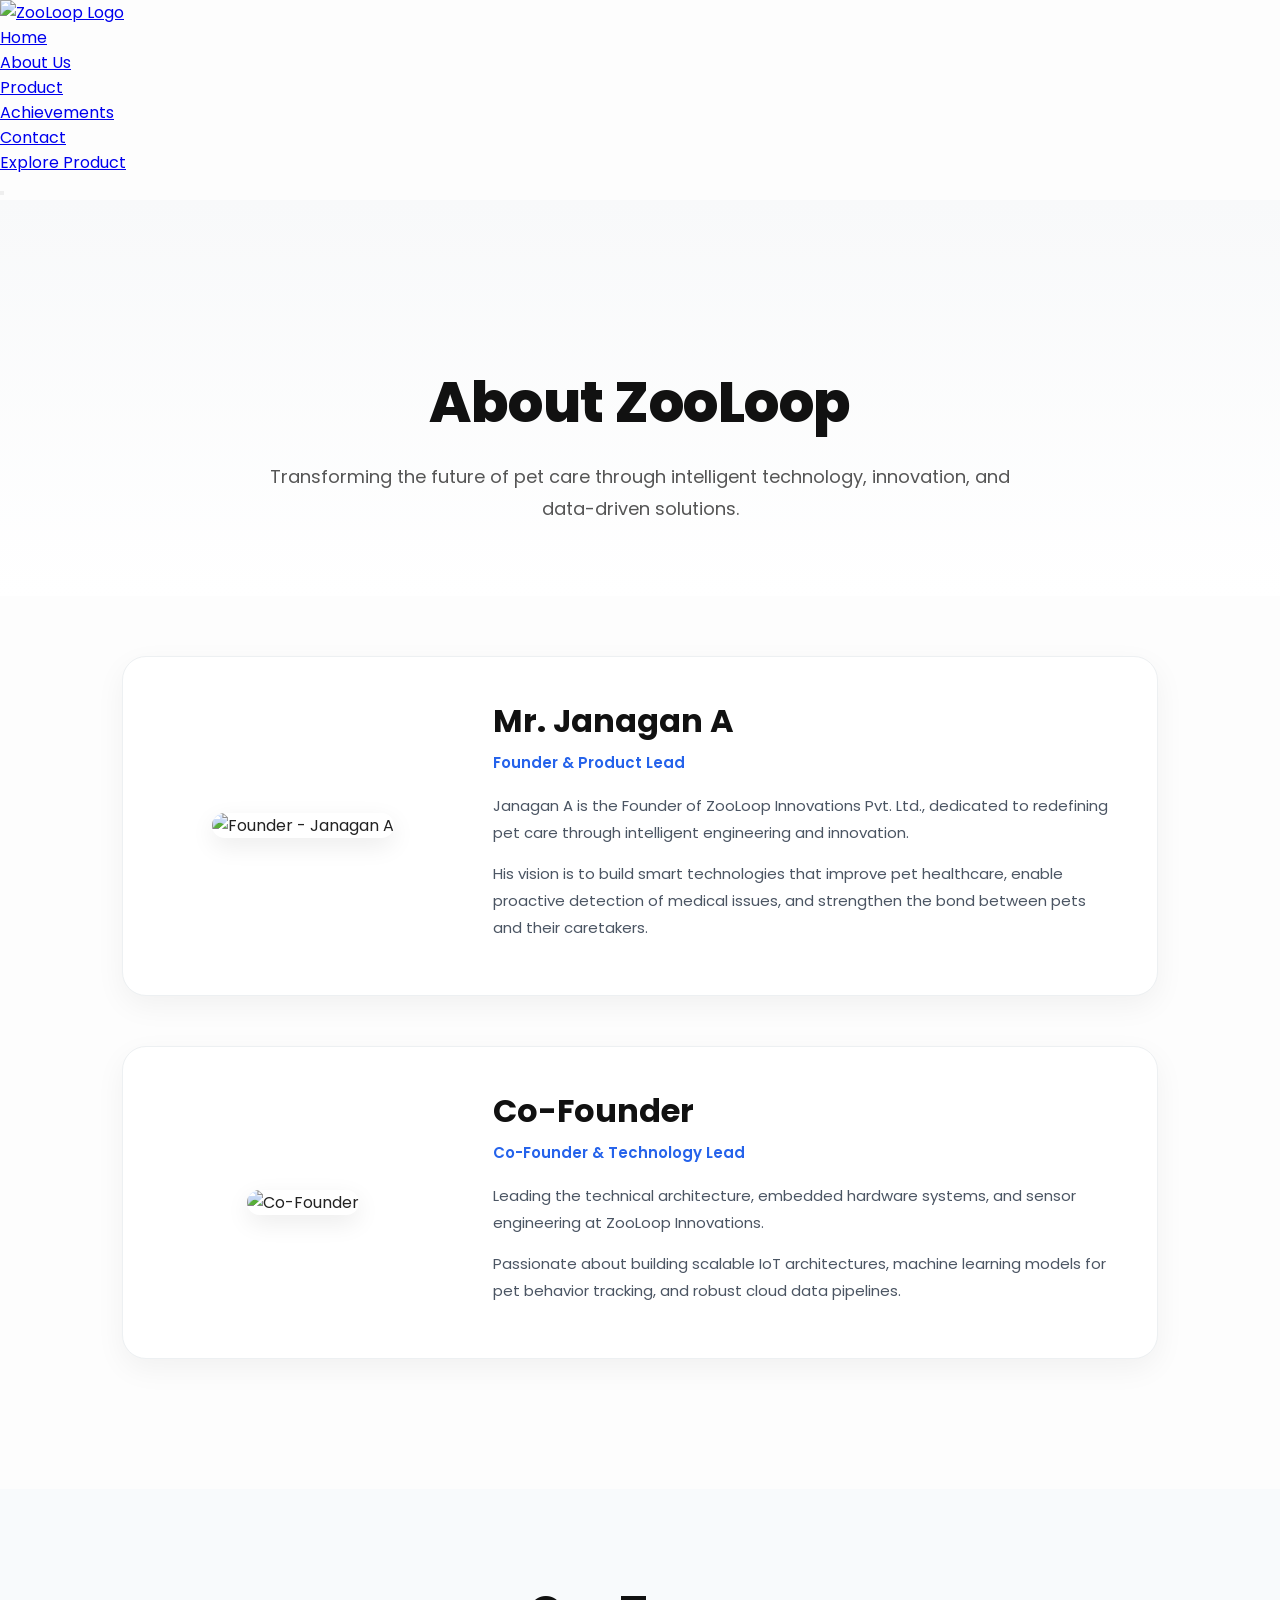
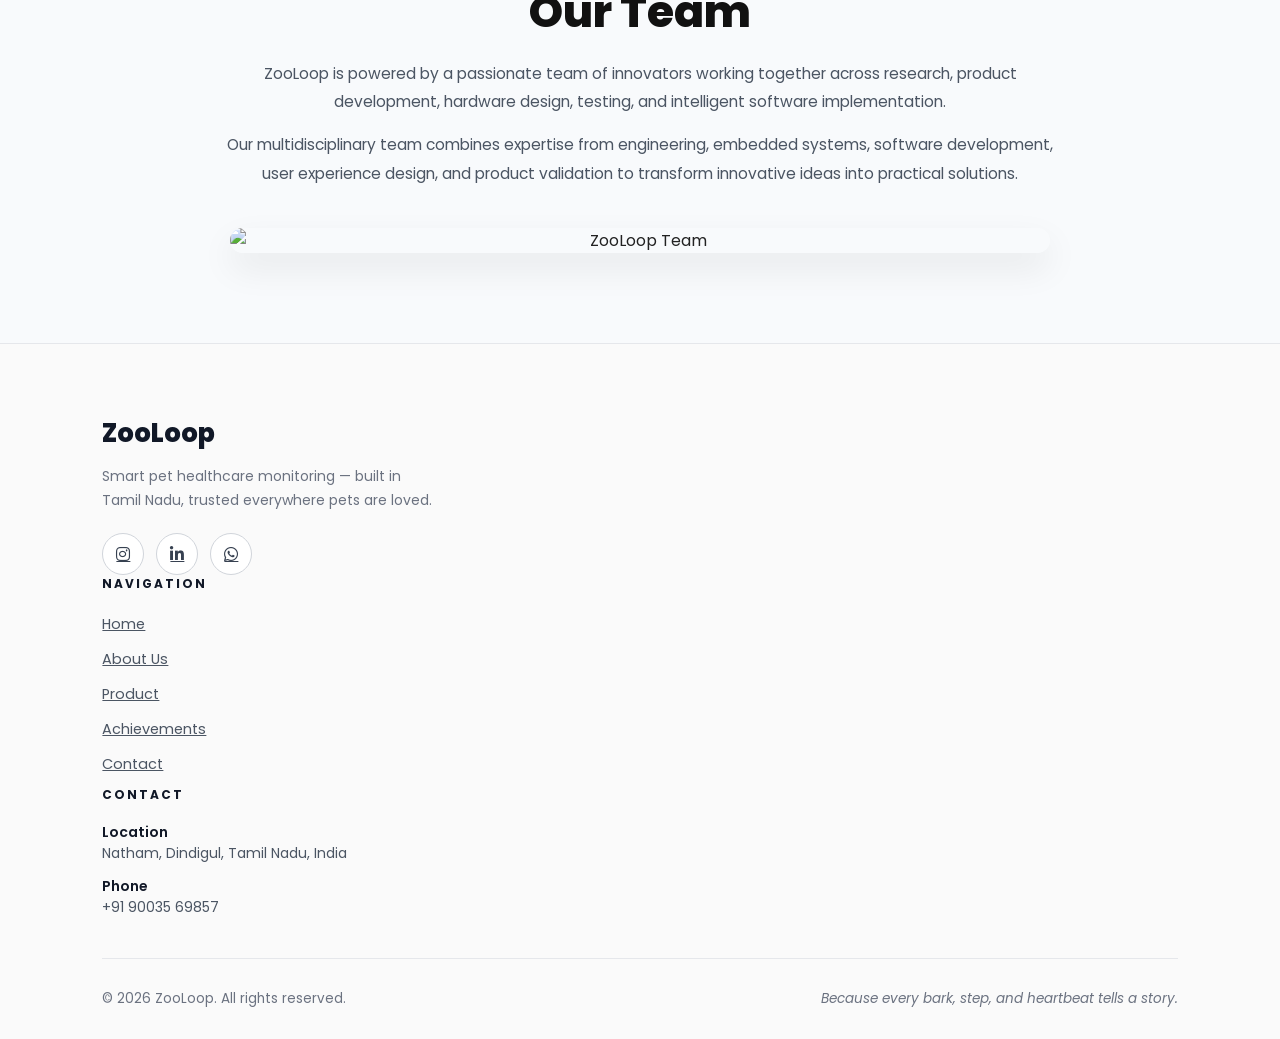
==== about.html @ e62b07a2 "Add files via upload" ====
<!DOCTYPE html>
<html lang="en">

<head>
  <meta charset="UTF-8">
  <meta name="viewport" content="width=device-width, initial-scale=1.0">
  <title>About Us | ZooLoop</title>
  <link rel="preconnect" href="https://fonts.googleapis.com">
  <link rel="preconnect" href="https://fonts.gstatic.com" crossorigin>
  <link rel="stylesheet" href="https://cdnjs.cloudflare.com/ajax/libs/font-awesome/6.5.1/css/all.min.css">
  <link href="https://fonts.googleapis.com/css2?family=Poppins:wght@300;400;500;600;700;800&family=Playfair+Display:wght@700;900&display=swap" rel="stylesheet">
  <link rel="stylesheet" href="circletrans.css">
  <link rel="stylesheet" href="assets/css/responsive-core.css">

  <style>
    * {
      margin: 0;
      padding: 0;
      box-sizing: border-box;
      font-family: 'Poppins', sans-serif;
    }

    body {
      background: #fdfdfd;
      color: #222;
      overflow-x: hidden;
      width: 100%;
    }

    /* ABOUT HERO */
    .about-hero {
      padding: 160px 8% 70px;
      text-align: center;
      background: linear-gradient(180deg, #f8f9fa 0%, #ffffff 100%);
      position: relative;
    }

    .about-hero h1 {
      font-size: clamp(34px, 5vw, 56px);
      margin-bottom: 16px;
      color: #111;
      font-weight: 800;
      letter-spacing: -0.5px;
    }

    .about-hero p {
      max-width: 760px;
      margin: 0 auto;
      font-size: clamp(15px, 2vw, 18px);
      line-height: 1.8;
      color: #555;
    }

    /* LEADERSHIP */
    .leadership {
      padding: 60px 8% 80px;
      max-width: 1240px;
      margin: 0 auto;
    }

    .leader {
      display: flex;
      align-items: center;
      justify-content: space-between;
      gap: 50px;
      background: #ffffff;
      padding: 40px;
      margin-bottom: 50px;
      border-radius: 24px;
      border: 1px solid #edf0f2;
      box-shadow: 0 10px 30px rgba(0, 0, 0, 0.05);
      transition: all 0.35s ease;
    }

    .leader:hover {
      transform: translateY(-5px);
      box-shadow: 0 18px 40px rgba(0, 0, 0, 0.08);
    }

    .leader-image {
      flex: 0 0 280px;
      text-align: center;
    }

    .leader-image img {
      width: 260px;
      height: 320px;
      object-fit: cover;
      border-radius: 20px;
      transition: transform 0.4s ease;
      box-shadow: 0 8px 24px rgba(0,0,0,0.08);
    }

    .leader-image img:hover {
      transform: scale(1.03);
    }

    .leader-content {
      flex: 1;
      text-align: left;
    }

    .leader-content h2 {
      font-size: clamp(24px, 3.5vw, 32px);
      margin-bottom: 6px;
      color: #111;
      font-weight: 700;
    }

    .leader-content h4 {
      color: #2563eb;
      font-size: 15px;
      font-weight: 600;
      margin-bottom: 18px;
    }

    .leader-content p {
      line-height: 1.8;
      color: #4b5563;
      margin-bottom: 14px;
      font-size: 15px;
    }

    /* TEAM */
    .team {
      padding: 90px 8%;
      background: #f8fafc;
      text-align: center;
    }

    .team-content {
      max-width: 840px;
      margin: 0 auto 40px;
    }

    .team-content h2 {
      font-size: clamp(30px, 4vw, 44px);
      margin-bottom: 16px;
      color: #111;
      font-weight: 800;
    }

    .team-content p {
      font-size: 15.5px;
      line-height: 1.85;
      color: #4b5563;
      margin-bottom: 14px;
    }

    .team-image {
      width: 100%;
      display: flex;
      justify-content: center;
      align-items: center;
      margin-top: 30px;
    }

    .team-image img {
      width: 100%;
      max-width: 820px;
      height: auto;
      display: block;
      border-radius: 20px;
      box-shadow: 0 15px 35px rgba(0, 0, 0, 0.08);
      transition: transform 0.4s ease;
    }

    .team-image img:hover {
      transform: translateY(-5px);
    }

    /* FOOTER */
    footer {
      background: #fafafa;
      border-top: 1px solid #e5e7eb;
      padding: 70px 8% 30px;
    }
    .footer-container {
      max-width: 1280px;
      margin: 0 auto;
    }
    .footer-brand { max-width: 340px; }
    .footer-brand .logo-name {
      font-size: 26px;
      font-weight: 800;
      color: #111827;
      margin-bottom: 12px;
      display: block;
    }
    .footer-brand p {
      font-size: 14px;
      color: #6b7280;
      line-height: 1.7;
    }
    .footer-links h4, .footer-contact h4 {
      font-size: 12px;
      font-weight: 700;
      letter-spacing: 2px;
      text-transform: uppercase;
      color: #111827;
      margin-bottom: 18px;
    }
    .footer-links ul { list-style: none; }
    .footer-links li { margin-bottom: 10px; }
    .footer-links a {
      font-size: 14.5px;
      color: #4b5563;
      transition: color 0.3s;
    }
    .footer-links a:hover { color: #000000; font-weight: 600; }

    .footer-contact p {
      font-size: 14px;
      color: #4b5563;
      margin-bottom: 8px;
    }
    .footer-contact p strong { color: #111827; font-weight: 600; }

    .social-row {
      display: flex;
      gap: 12px;
      margin-top: 20px;
    }
    .social-row a {
      width: 42px;
      height: 42px;
      border: 1px solid #d1d5db;
      background: #ffffff;
      display: flex;
      align-items: center;
      justify-content: center;
      border-radius: 50%;
      font-size: 16px;
      color: #374151;
      transition: all 0.3s ease;
    }
    .social-row a:hover {
      background: #111827;
      border-color: #111827;
      color: #ffffff;
      transform: translateY(-3px);
    }

    .footer-bottom {
      padding-top: 30px;
      margin-top: 40px;
      border-top: 1px solid #e5e7eb;
      display: flex;
      justify-content: space-between;
      align-items: center;
      flex-wrap: wrap;
      gap: 15px;
    }
    .footer-bottom p {
      font-size: 13.5px;
      color: #6b7280;
    }
    .footer-tagline {
      font-style: italic;
      color: #9ca3af;
    }

    /* RESPONSIVE */
    @media (max-width: 900px) {
      .leader {
        flex-direction: column !important;
        text-align: center;
        gap: 25px;
        padding: 30px 20px;
      }
      .leader-content {
        text-align: center;
      }
      .leader-image {
        flex: unset;
      }
      .leader-image img {
        width: 220px;
        height: 270px;
      }
    }

    @media (max-width: 600px) {
      .about-hero {
        padding: 130px 6% 50px;
      }
      .leadership, .team {
        padding: 40px 5%;
      }
      .footer-bottom {
        flex-direction: column;
        text-align: center;
      }
    }
  </style>
</head>

<body>

  <!-- NAVBAR -->
  <nav class="navbar" id="navbar">
    <a href="index.html" class="logo" aria-label="ZooLoop Home">
      <img src="assets/images/ZooLoopTRANS.png" alt="ZooLoop Logo">
    </a>

    <ul class="nav-links">
      <li><a href="index.html">Home</a></li>
      <li><a href="about.html" class="active">About Us</a></li>
      <li><a href="product.html">Product</a></li>
      <li><a href="achievements.html">Achievements</a></li>
      <li><a href="contact.html">Contact</a></li>
      <li class="mobile-cta-wrapper">
        <a href="product.html" class="nav-cta">Explore Product</a>
      </li>
    </ul>



    <button class="hamburger" aria-label="Toggle navigation menu" type="button">
      <span></span>
      <span></span>
      <span></span>
    </button>
  </nav>

  <!-- ABOUT HERO -->
  <section class="about-hero">
    <h1>About ZooLoop</h1>
    <p>
      Transforming the future of pet care through intelligent technology, innovation, and data-driven solutions.
    </p>
  </section>

  <!-- LEADERSHIP -->
  <section class="leadership">
    <!-- Founder -->
    <div class="leader founder-card">
      <div class="leader-image">
        <img src="assets/images/Founder.jpeg" alt="Founder - Janagan A">
      </div>
      <div class="leader-content">
        <h2>Mr. Janagan A</h2>
        <h4>Founder & Product Lead</h4>
        <p>
          Janagan A is the Founder of ZooLoop Innovations Pvt. Ltd., dedicated to redefining pet care through intelligent engineering and innovation.
        </p>
        <p>
          His vision is to build smart technologies that improve pet healthcare, enable proactive detection of medical issues, and strengthen the bond between pets and their caretakers.
        </p>
      </div>
    </div>

    <!-- Co-Founder -->
    <div class="leader cofounder-card">
      <div class="leader-image">
        <img src="assets/images/COFOUNDER.jpeg" alt="Co-Founder">
      </div>
      <div class="leader-content">
        <h2>Co-Founder</h2>
        <h4>Co-Founder & Technology Lead</h4>
        <p>
          Leading the technical architecture, embedded hardware systems, and sensor engineering at ZooLoop Innovations.
        </p>
        <p>
          Passionate about building scalable IoT architectures, machine learning models for pet behavior tracking, and robust cloud data pipelines.
        </p>
      </div>
    </div>
  </section>

  <!-- TEAM -->
  <section class="team">
    <div class="team-content">
      <h2>Our Team</h2>
      <p>
        ZooLoop is powered by a passionate team of innovators working together across research, product development, hardware design, testing, and intelligent software implementation.
      </p>
      <p>
        Our multidisciplinary team combines expertise from engineering, embedded systems, software development, user experience design, and product validation to transform innovative ideas into practical solutions.
      </p>
    </div>

    <div class="team-image">
      <img src="assets/images/ZOOLOOPTEAM.jpeg" alt="ZooLoop Team">
    </div>
  </section>

  <!-- FOOTER -->
  <footer>
    <div class="footer-container">
      <div class="footer-top">
        <div class="footer-brand">
          <span class="logo-name">ZooLoop</span>
          <p>Smart pet healthcare monitoring — built in Tamil Nadu, trusted everywhere pets are loved.</p>
          <div class="social-row">
            <a href="https://www.instagram.com/_zooloop_?igsh=MXNkbmNyeTI0b3lxbQ==" target="_blank" aria-label="Instagram">
              <i class="fab fa-instagram"></i>
            </a>
            <a href="https://www.linkedin.com/company/z00l00p/" target="_blank" aria-label="LinkedIn">
              <i class="fab fa-linkedin-in"></i>
            </a>
            <a href="https://wa.me/919003569857" target="_blank" aria-label="WhatsApp">
              <i class="fab fa-whatsapp"></i>
            </a>
          </div>
        </div>

        <div class="footer-links">
          <h4>Navigation</h4>
          <ul>
            <li><a href="index.html">Home</a></li>
            <li><a href="about.html">About Us</a></li>
            <li><a href="product.html">Product</a></li>
            <li><a href="achievements.html">Achievements</a></li>
            <li><a href="contact.html">Contact</a></li>
          </ul>
        </div>

        <div class="footer-contact">
          <h4>Contact</h4>
          <p><strong>Location</strong><br>Natham, Dindigul, Tamil Nadu, India</p>
          <p style="margin-top:12px;"><strong>Phone</strong><br>+91 90035 69857</p>
        </div>
      </div>

      <div class="footer-bottom">
        <p>© 2026 ZooLoop. All rights reserved.</p>
        <p class="footer-tagline">Because every bark, step, and heartbeat tells a story.</p>
      </div>
    </div>
  </footer>

  <script src="assets/js/nav.js"></script>
</body>

</html>
---- circletrans.css ----
/* ============================================================
   ZooLoop — Circle Reveal Page Transition
   Shared across all pages: index, about, product,
   product-details, achievements, contact
   ============================================================ */

.circle-transition-overlay {
    position: fixed;
    inset: 0;
    background: #0d0d0d;
    z-index: 999999;
    pointer-events: none;

    /* Position of the circle's center — set dynamically via JS */
    --cx: 50%;
    --cy: 50%;

    clip-path: circle(0% at var(--cx) var(--cy));
    -webkit-clip-path: circle(0% at var(--cx) var(--cy));
}

.circle-transition-overlay.is-animating {
    transition: clip-path 0.4s cubic-bezier(.4, 0, .2, 1),
                -webkit-clip-path 0.4s cubic-bezier(.4, 0, .2, 1);
}

/* "covered" = circle has grown to swallow the whole viewport */
.circle-transition-overlay.is-covered {
    clip-path: circle(150% at var(--cx) var(--cy));
    -webkit-clip-path: circle(150% at var(--cx) var(--cy));
}

@media (prefers-reduced-motion: reduce) {
    .circle-transition-overlay,
    .circle-transition-overlay.is-animating {
        transition: none !important;
    }
}
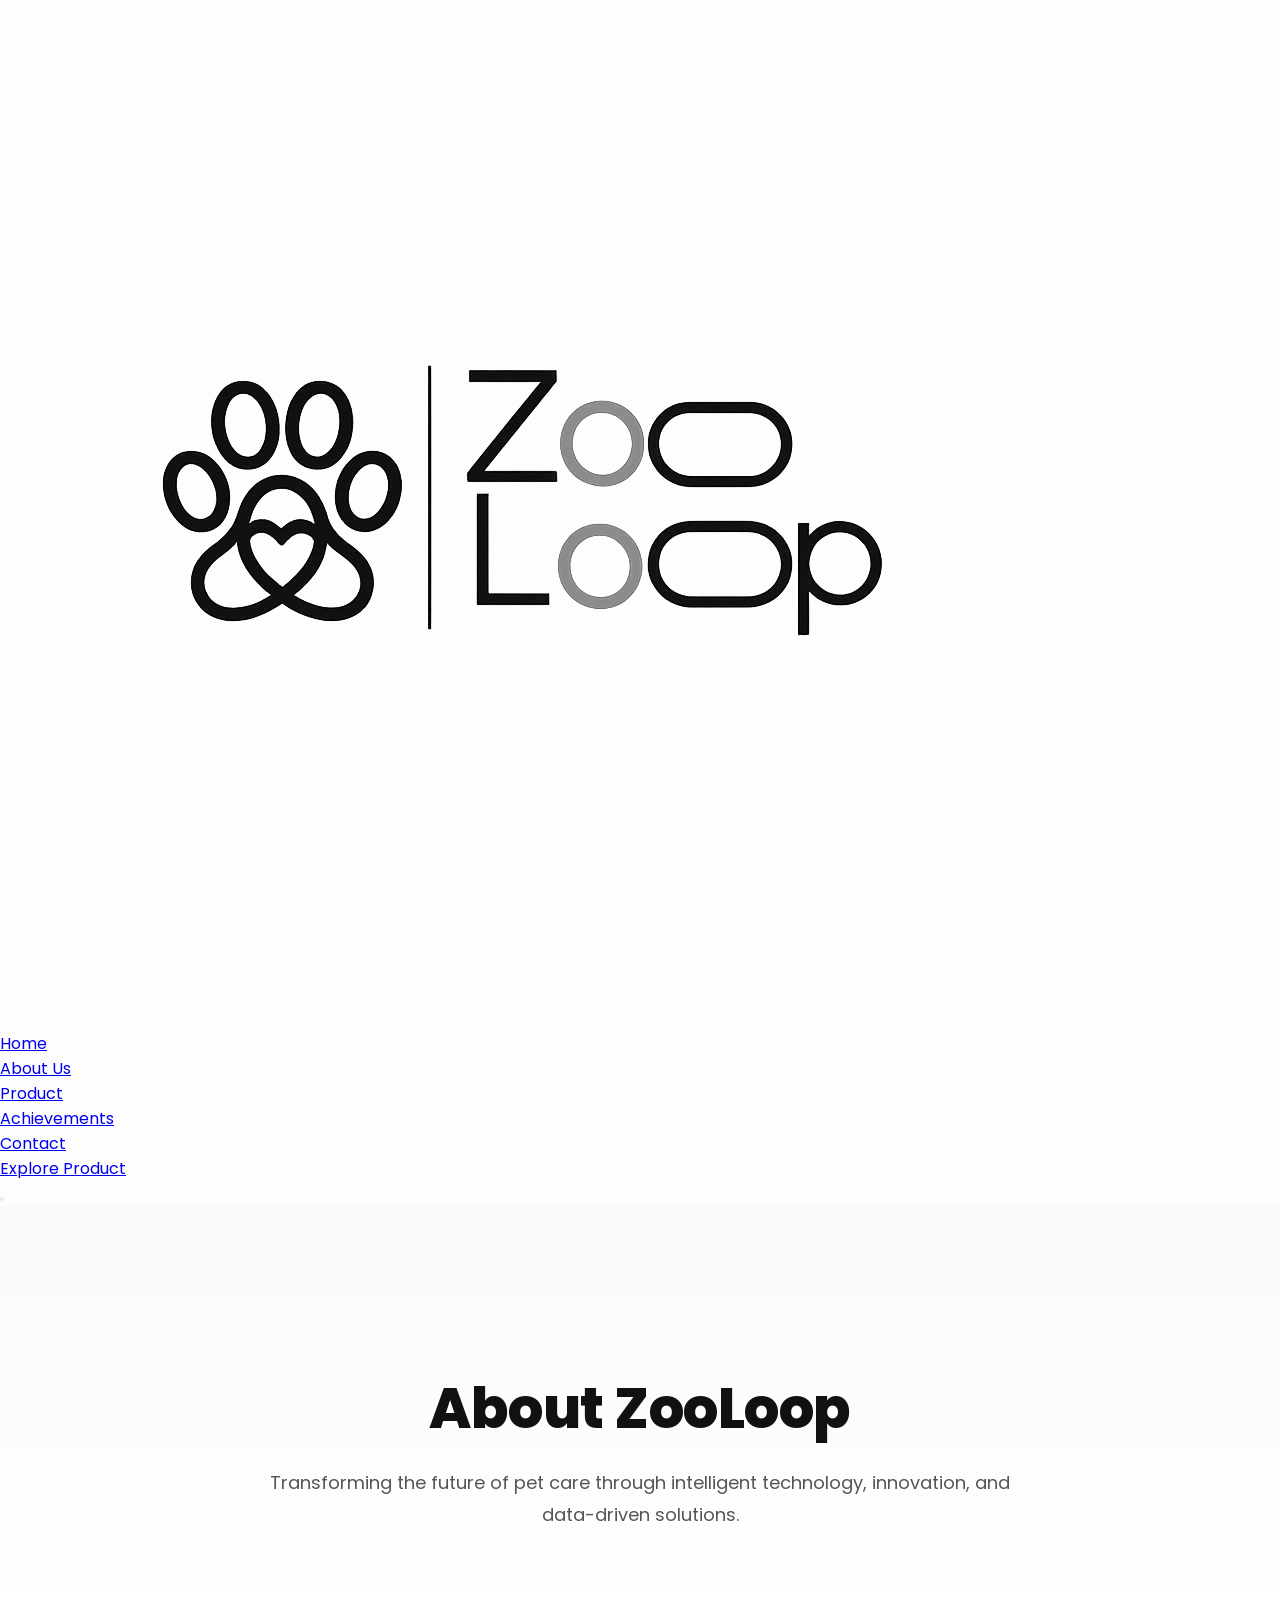
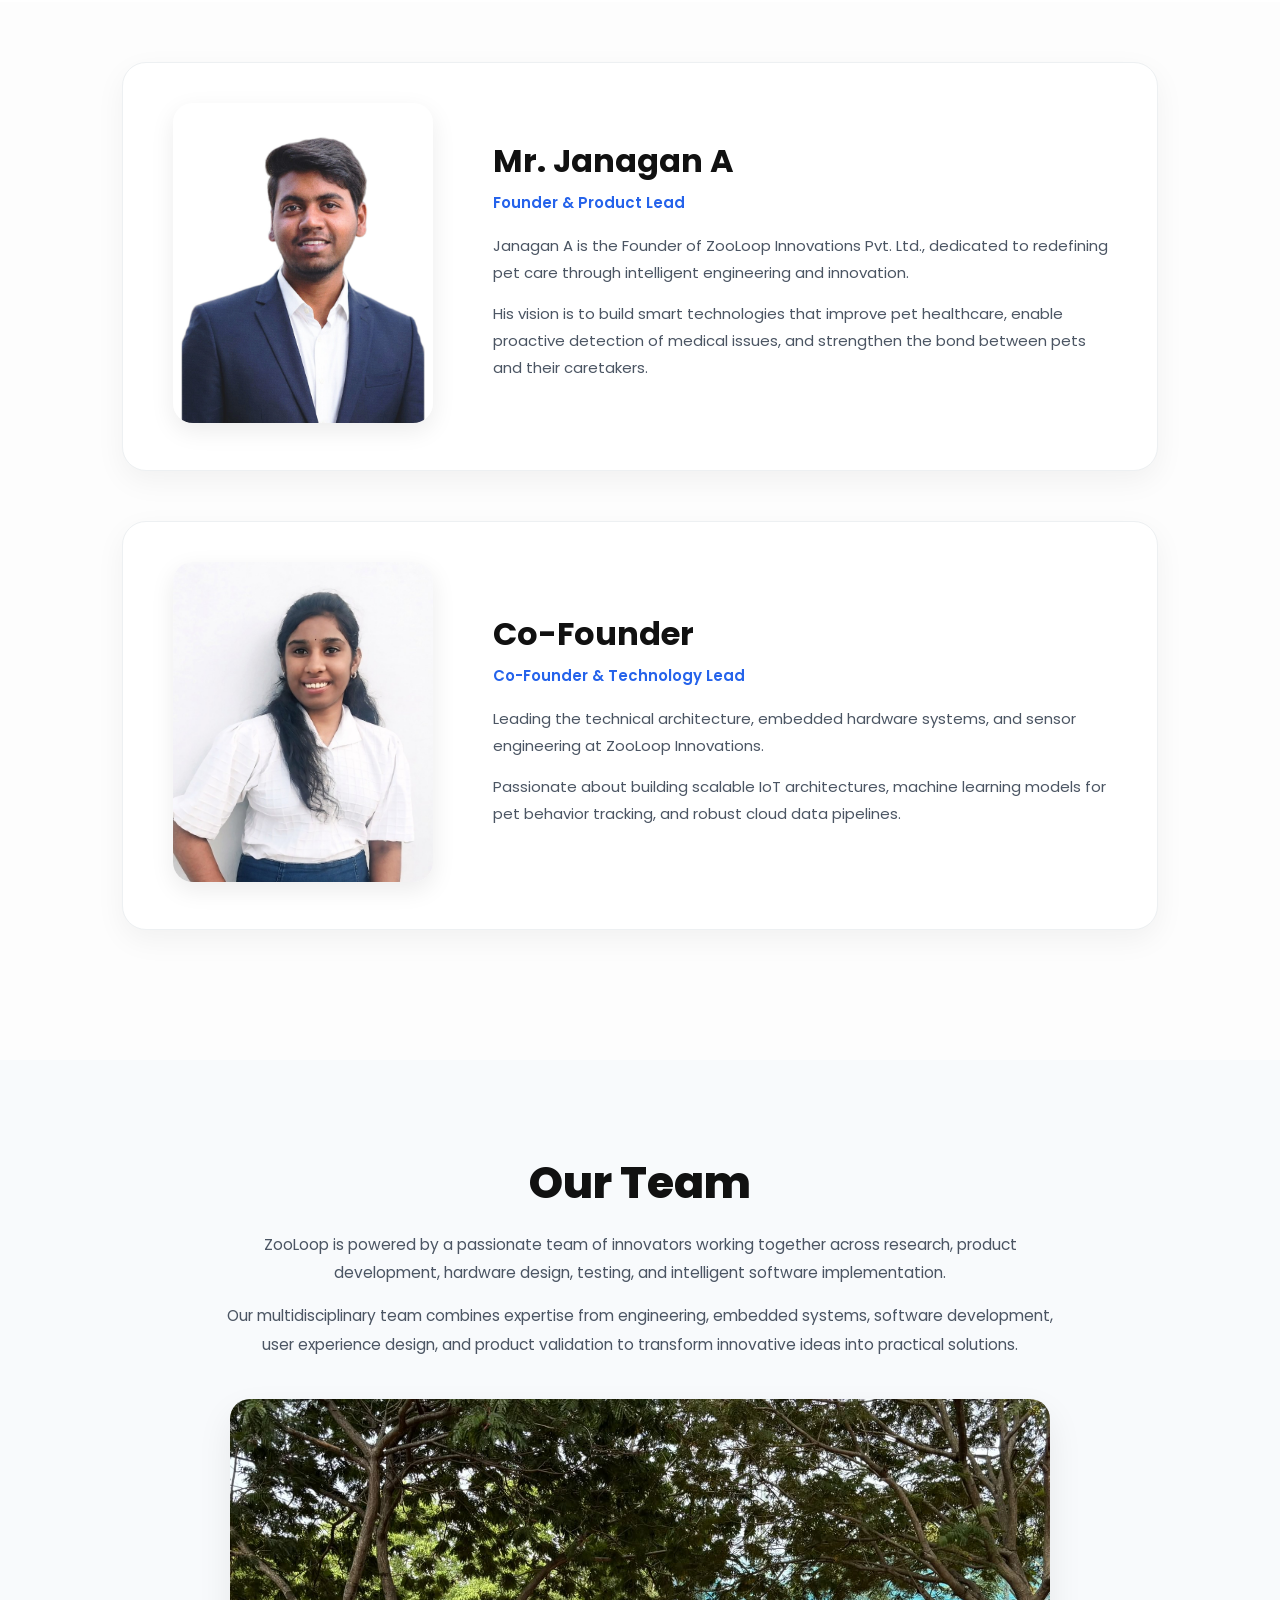
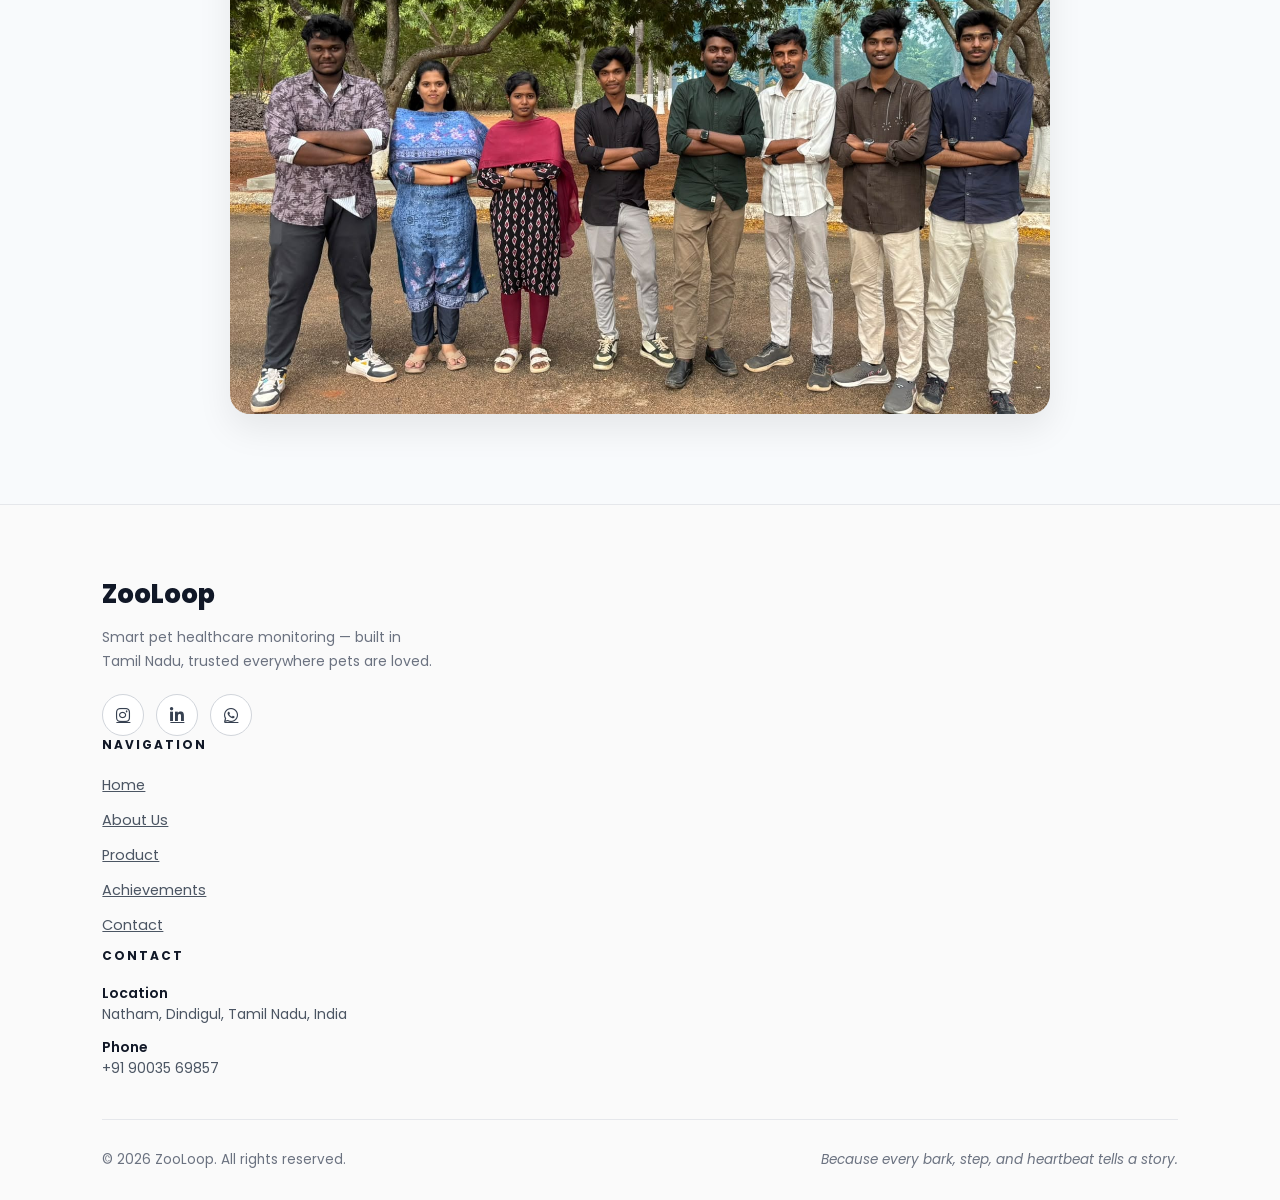
==== commit 21f21fe5: "Update about.html" ====
--- a/about.html
+++ b/about.html
@@ -300,7 +300,7 @@
   <!-- NAVBAR -->
   <nav class="navbar" id="navbar">
     <a href="index.html" class="logo" aria-label="ZooLoop Home">
-      <img src="assets/images/ZooLoopTRANS.png" alt="ZooLoop Logo">
+      <img src="ZooLoopTRANS.png" alt="ZooLoop Logo">
     </a>
 
     <ul class="nav-links">
@@ -336,7 +336,7 @@
     <!-- Founder -->
     <div class="leader founder-card">
       <div class="leader-image">
-        <img src="assets/images/Founder.jpeg" alt="Founder - Janagan A">
+        <img src="Founder.jpeg" alt="Founder - Janagan A">
       </div>
       <div class="leader-content">
         <h2>Mr. Janagan A</h2>
@@ -353,7 +353,7 @@
     <!-- Co-Founder -->
     <div class="leader cofounder-card">
       <div class="leader-image">
-        <img src="assets/images/COFOUNDER.jpeg" alt="Co-Founder">
+        <img src="COFOUNDER.jpeg" alt="Co-Founder">
       </div>
       <div class="leader-content">
         <h2>Co-Founder</h2>
@@ -381,7 +381,7 @@
     </div>
 
     <div class="team-image">
-      <img src="assets/images/ZOOLOOPTEAM.jpeg" alt="ZooLoop Team">
+      <img src="ZOOLOOPTEAM.jpeg" alt="ZooLoop Team">
     </div>
   </section>
 
@@ -433,4 +433,4 @@
   <script src="assets/js/nav.js"></script>
 </body>
 
-</html>+</html>
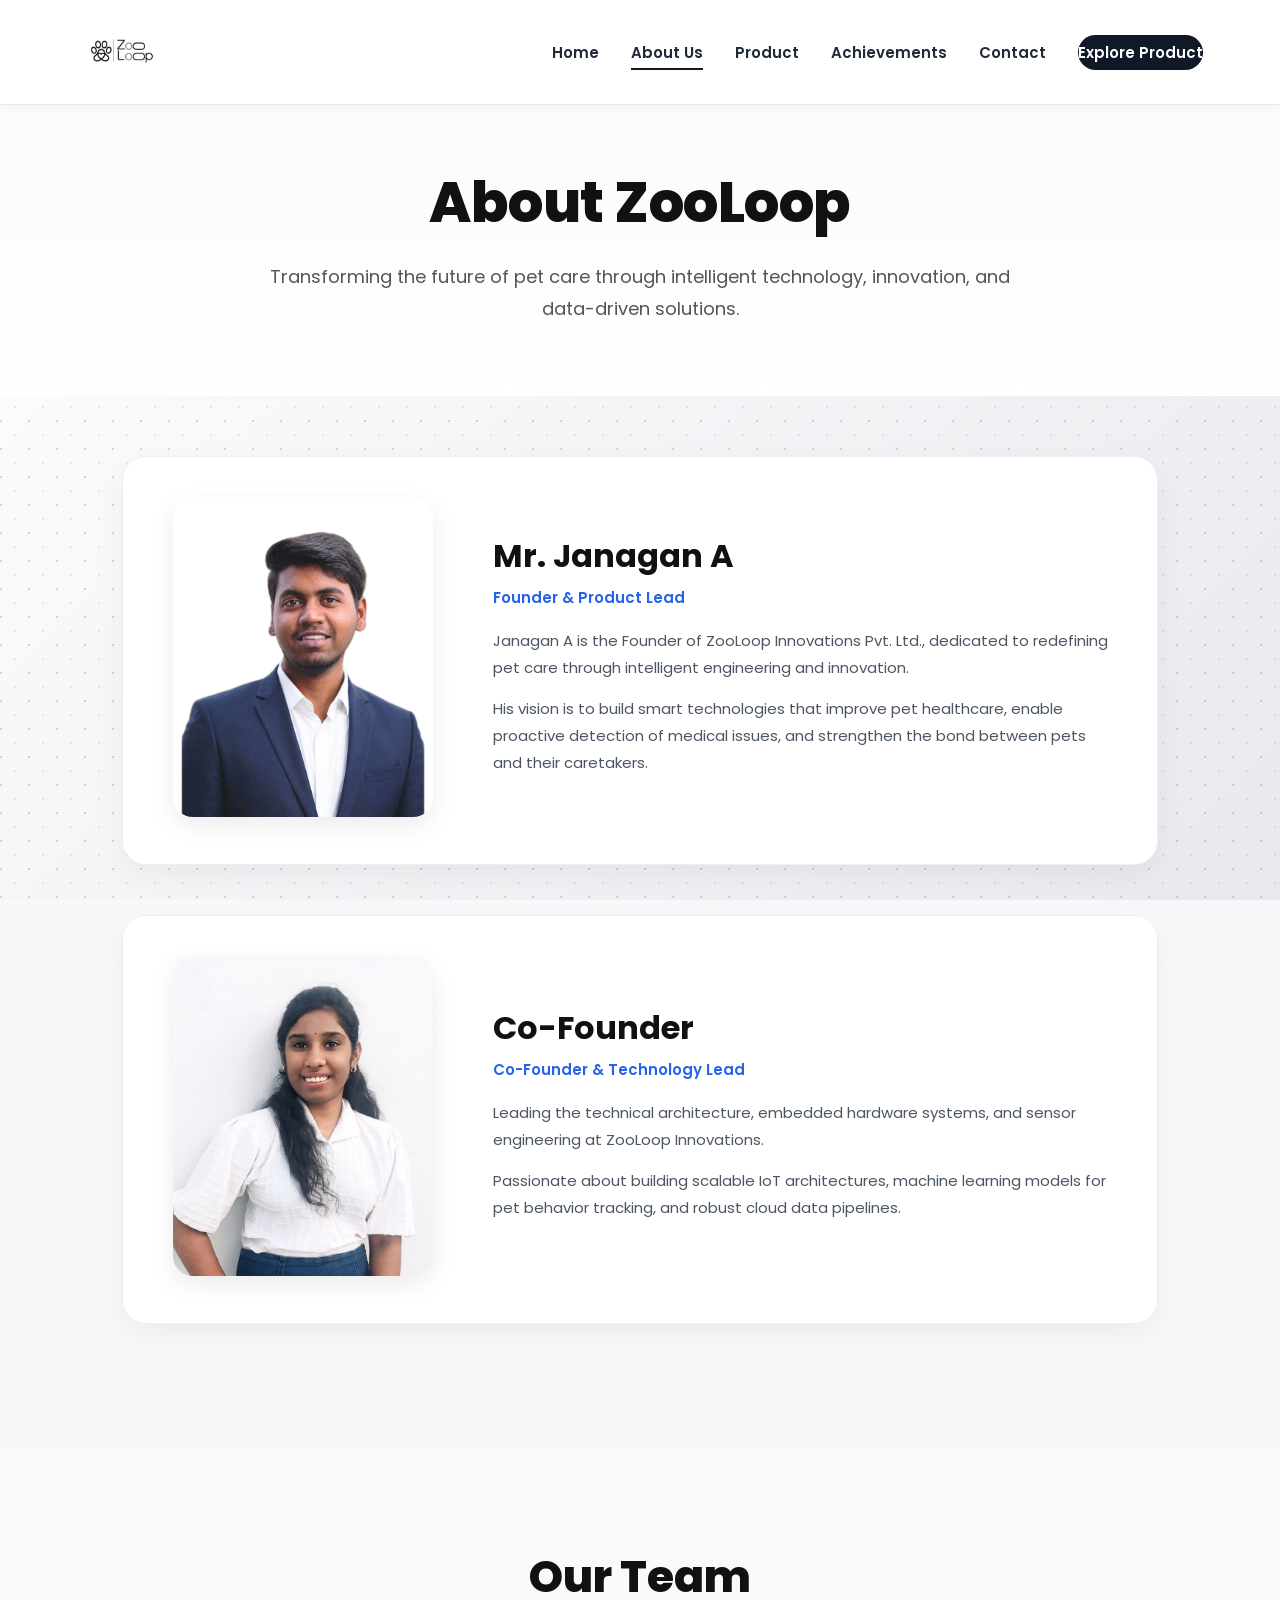
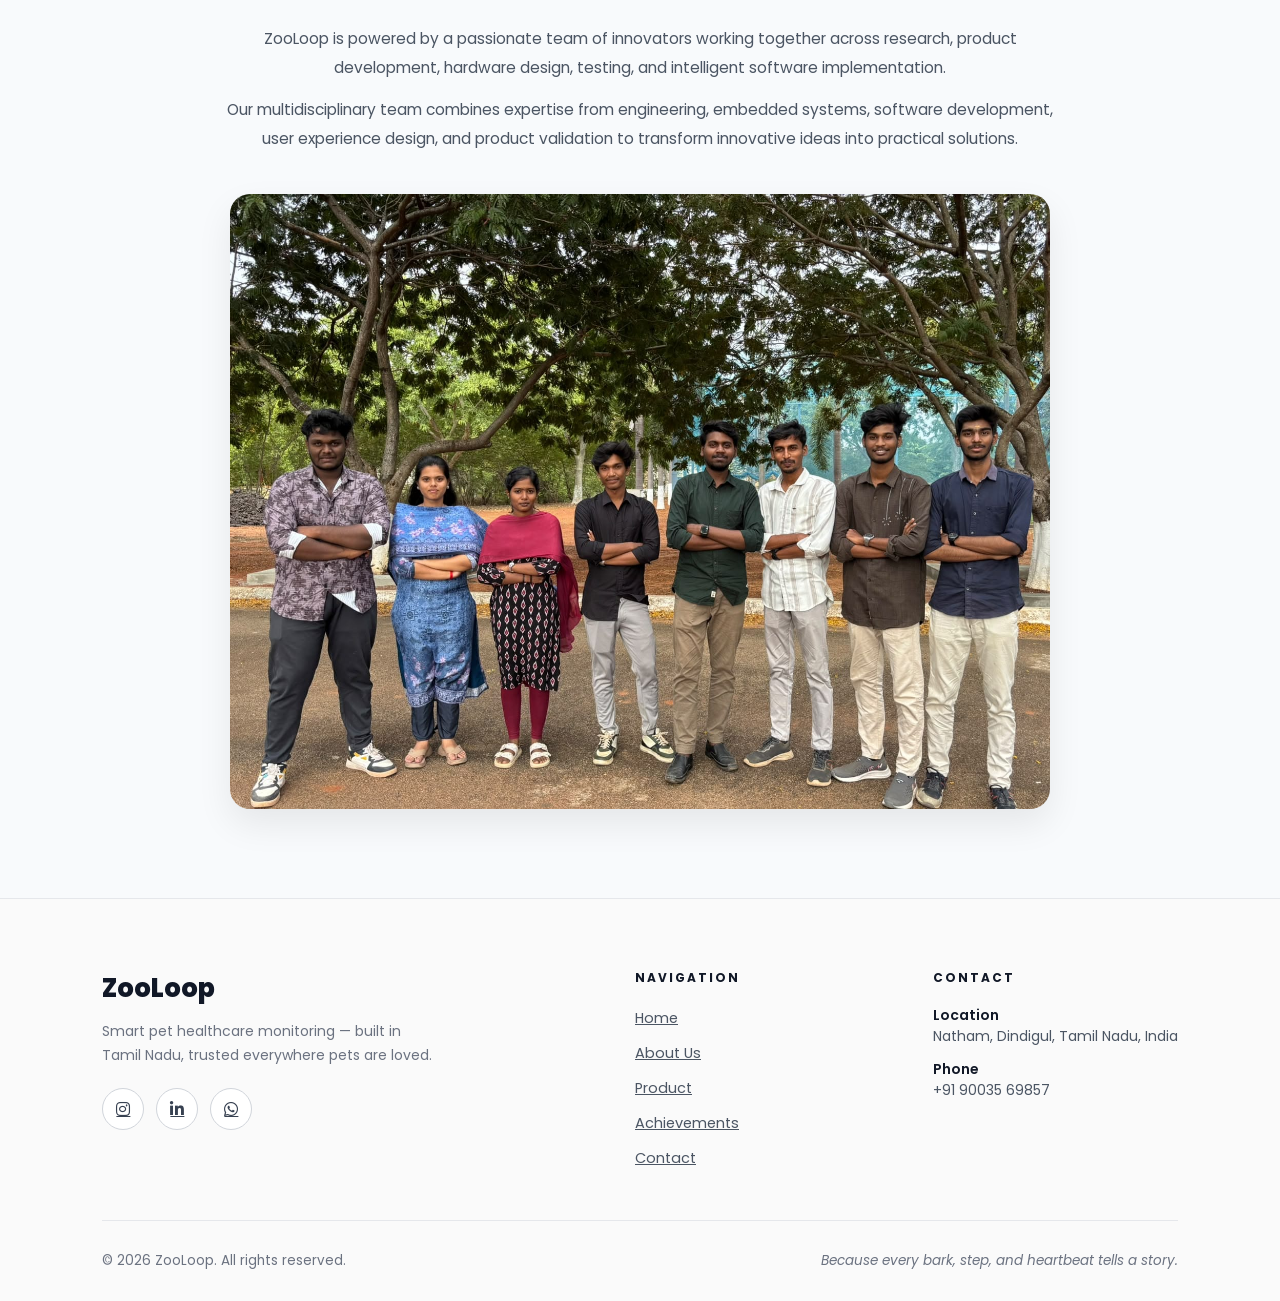
==== commit fcaae245: "Update about.html" ====
--- a/about.html
+++ b/about.html
@@ -10,7 +10,7 @@
   <link rel="stylesheet" href="https://cdnjs.cloudflare.com/ajax/libs/font-awesome/6.5.1/css/all.min.css">
   <link href="https://fonts.googleapis.com/css2?family=Poppins:wght@300;400;500;600;700;800&family=Playfair+Display:wght@700;900&display=swap" rel="stylesheet">
   <link rel="stylesheet" href="circletrans.css">
-  <link rel="stylesheet" href="assets/css/responsive-core.css">
+  <link rel="stylesheet" href="responsive-core.css">
 
   <style>
     * {
@@ -430,7 +430,7 @@
     </div>
   </footer>
 
-  <script src="assets/js/nav.js"></script>
+  <script src="nav.js"></script>
 </body>
 
 </html>
--- a/responsive-core.css
+++ b/responsive-core.css
@@ -0,0 +1,376 @@
+/* ============================================================
+   ZooLoop — Shared Responsive & Navigation Core Styles
+   ============================================================ */
+
+/* Universal smooth box sizing & reset */
+*,
+*::before,
+*::after {
+  box-sizing: border-box;
+}
+
+html,
+body {
+  width: 100%;
+  max-width: 100%;
+  overflow-x: hidden;
+  position: relative;
+  -webkit-text-size-adjust: 100%;
+}
+
+/* ============================================================
+   TEXTURED ARCHITECTURAL BACKGROUND (Grey, White, Dark Grey, Black)
+   Visible, crisp, modern pattern that maintains alignment & readability
+   ============================================================ */
+body {
+  background-color: #f7f8fa !important;
+  background-image:
+    radial-gradient(circle at 1px 1px, rgba(17, 24, 39, 0.16) 1px, transparent 0),
+    radial-gradient(circle at 15px 15px, rgba(75, 85, 99, 0.12) 1.2px, transparent 0),
+    linear-gradient(135deg, rgba(255, 255, 255, 0.95) 0%, rgba(243, 244, 246, 0.92) 50%, rgba(229, 231, 235, 0.88) 100%),
+    repeating-linear-gradient(45deg, rgba(17, 24, 39, 0.02) 0px, rgba(17, 24, 39, 0.02) 1px, transparent 1px, transparent 12px) !important;
+  background-size: 28px 28px, 28px 28px, 100% 100%, 24px 24px !important;
+  background-attachment: fixed !important;
+}
+
+/* Preserve cards and containers with crisp subtle backdrops and high contrast */
+.feature-card,
+.quick-card,
+.contact-form,
+.faq-item,
+.product-card,
+.stat-card,
+.award-card,
+.milestone-card {
+  background: rgba(255, 255, 255, 0.92) !important;
+  backdrop-filter: blur(8px);
+  border-color: rgba(209, 213, 219, 0.9) !important;
+}
+
+/* Navbar stays solid crisp white with subtle border */
+.navbar {
+  background: rgba(255, 255, 255, 0.98) !important;
+  backdrop-filter: blur(12px);
+}
+
+img,
+video {
+  max-width: 100%;
+  height: auto;
+}
+
+/* ============================================================
+   RESPONSIVE NAVBAR
+   ============================================================ */
+.navbar {
+  position: fixed;
+  top: 0;
+  left: 0;
+  width: 100%;
+  z-index: 1000;
+  padding: 8px 6%;
+  display: flex;
+  align-items: center;
+  justify-content: space-between;
+  background: #ffffff;
+  border-bottom: 1px solid #e5e7eb;
+  transition: all 0.3s ease;
+  box-shadow: 0 2px 10px rgba(0, 0, 0, 0.04);
+}
+
+.logo {
+  display: flex;
+  align-items: center;
+  z-index: 1002;
+  position: relative;
+}
+
+.logo img {
+  height: 88px;
+  width: auto;
+  max-width: 240px;
+  object-fit: contain;
+  transition: transform 0.3s ease;
+  display: block;
+}
+
+.logo:hover img {
+  transform: scale(1.03);
+}
+
+.nav-links {
+  display: flex;
+  align-items: center;
+  list-style: none;
+  gap: 32px;
+  margin: 0;
+  padding: 0;
+}
+
+.nav-links li {
+  list-style: none;
+}
+
+.nav-links li a {
+  text-decoration: none;
+  font-size: 15px;
+  font-weight: 600;
+  color: #1f2937;
+  position: relative;
+  transition: color 0.3s ease;
+  display: inline-block;
+  padding: 6px 0;
+}
+
+.nav-links li a::after {
+  content: '';
+  position: absolute;
+  bottom: 0;
+  left: 0;
+  width: 0;
+  height: 2px;
+  background: #111827;
+  transition: width 0.3s ease;
+}
+
+.nav-links li a:hover {
+  color: #000000;
+}
+
+.nav-links li a:hover::after,
+.nav-links li a.active::after {
+  width: 100%;
+}
+
+.nav-right-actions {
+  display: flex;
+  align-items: center;
+  gap: 16px;
+}
+
+.nav-cta {
+  display: inline-flex;
+  align-items: center;
+  justify-content: center;
+  padding: 10px 24px;
+  background: #111827;
+  color: #ffffff !important;
+  border-radius: 30px;
+  font-size: 14px;
+  font-weight: 600;
+  text-decoration: none;
+  transition: all 0.3s ease;
+  white-space: nowrap;
+}
+
+.nav-cta:hover {
+  background: #374151;
+  transform: translateY(-2px);
+  box-shadow: 0 4px 14px rgba(0, 0, 0, 0.15);
+}
+
+/* ============================================================
+   HAMBURGER BUTTON (Mobile / Tablet)
+   ============================================================ */
+.hamburger {
+  display: none;
+  flex-direction: column;
+  justify-content: space-around;
+  width: 40px;
+  height: 40px;
+  background: #f3f4f6;
+  border: 1px solid #e5e7eb;
+  border-radius: 10px;
+  cursor: pointer;
+  padding: 9px 8px;
+  z-index: 1002;
+  position: relative;
+  transition: background 0.3s ease;
+}
+
+.hamburger:hover {
+  background: #e5e7eb;
+}
+
+.hamburger span {
+  width: 100%;
+  height: 2.5px;
+  background: #111827;
+  border-radius: 3px;
+  transition: all 0.3s cubic-bezier(0.4, 0, 0.2, 1);
+  display: block;
+}
+
+/* Transform to Close Icon (X) */
+.hamburger.is-active span:nth-child(1) {
+  transform: translateY(7px) rotate(45deg);
+}
+
+.hamburger.is-active span:nth-child(2) {
+  opacity: 0;
+  transform: scaleX(0);
+}
+
+.hamburger.is-active span:nth-child(3) {
+  transform: translateY(-7px) rotate(-45deg);
+}
+
+/* ============================================================
+   CLEAN SOLID MOBILE DRAWER
+   ============================================================ */
+@media (max-width: 991px) {
+  .hamburger {
+    display: flex;
+  }
+
+  .nav-links {
+    position: fixed;
+    top: 0;
+    right: 0;
+    width: 82%;
+    max-width: 340px;
+    height: 100vh;
+    height: 100dvh;
+    background: #ffffff !important;
+    flex-direction: column;
+    align-items: flex-start;
+    justify-content: flex-start;
+    padding: 90px 28px 40px;
+    gap: 16px;
+    box-shadow: -8px 0 30px rgba(0, 0, 0, 0.2);
+    transform: translateX(105%);
+    transition: transform 0.35s cubic-bezier(0.16, 1, 0.3, 1);
+    z-index: 1001;
+    overflow-y: auto;
+    border-left: 1px solid #e5e7eb;
+    opacity: 1 !important;
+    visibility: visible !important;
+    pointer-events: none;
+  }
+
+  .nav-links.is-active {
+    transform: translateX(0);
+    pointer-events: auto;
+  }
+
+  .nav-links li {
+    width: 100%;
+  }
+
+  .nav-links li a {
+    font-size: 18px;
+    font-weight: 700;
+    color: #111827;
+    display: block;
+    padding: 12px 14px;
+    border-radius: 10px;
+    background: transparent;
+    transition: all 0.2s ease;
+  }
+
+  .nav-links li a:hover,
+  .nav-links li a.active {
+    background: #f3f4f6;
+    color: #000000;
+  }
+
+  .nav-links li a::after {
+    display: none;
+  }
+
+  .nav-right-actions {
+    display: none;
+  }
+
+  /* Mobile: Get Started button inside drawer */
+  .mobile-cta-wrapper {
+    margin-top: 20px;
+    width: 100%;
+    padding-top: 15px;
+    border-top: 1px solid #e5e7eb;
+  }
+
+  .mobile-cta-wrapper .nav-cta {
+    width: 100%;
+    text-align: center;
+    padding: 14px 20px;
+    font-size: 15px;
+  }
+}
+
+/* Nav Backdrop Overlay (Behind the Drawer) */
+.nav-backdrop {
+  position: fixed;
+  inset: 0;
+  background: rgba(0, 0, 0, 0.5);
+  z-index: 999;
+  opacity: 0;
+  visibility: hidden;
+  transition: opacity 0.3s ease, visibility 0.3s ease;
+  pointer-events: none;
+}
+
+.nav-backdrop.is-active {
+  opacity: 1;
+  visibility: visible;
+  pointer-events: auto;
+}
+
+/* ============================================================
+   GLOBAL FOOTER FIXES & MASCOT CONTROL
+   ============================================================ */
+footer {
+  position: relative;
+  overflow: hidden;
+  width: 100%;
+  max-width: 100%;
+}
+
+.footer-top {
+  display: flex;
+  justify-content: space-between;
+  align-items: flex-start;
+  gap: 40px;
+  flex-wrap: wrap;
+  width: 100%;
+}
+
+.footer-dog,
+.footer-image img,
+.left-dog {
+  max-width: 100% !important;
+  height: auto !important;
+  object-fit: contain;
+}
+
+@media (max-width: 768px) {
+  .footer-top {
+    flex-direction: column;
+    gap: 35px;
+  }
+
+  .footer-dog {
+    position: relative !important;
+    right: auto !important;
+    bottom: auto !important;
+    display: block;
+    margin: 20px auto 0 !important;
+    max-width: 220px !important;
+  }
+}
+
+
+/* ============================================================
+   GLOBAL SCROLL REVEAL ANIMATIONS
+   ============================================================ */
+.scroll-reveal {
+  opacity: 0;
+  transform: translateY(35px);
+  transition: opacity 0.8s cubic-bezier(0.25, 0.46, 0.45, 0.94), transform 0.8s cubic-bezier(0.25, 0.46, 0.45, 0.94);
+  will-change: opacity, transform;
+}
+
+.scroll-reveal.is-visible {
+  opacity: 1;
+  transform: translateY(0);
+}
